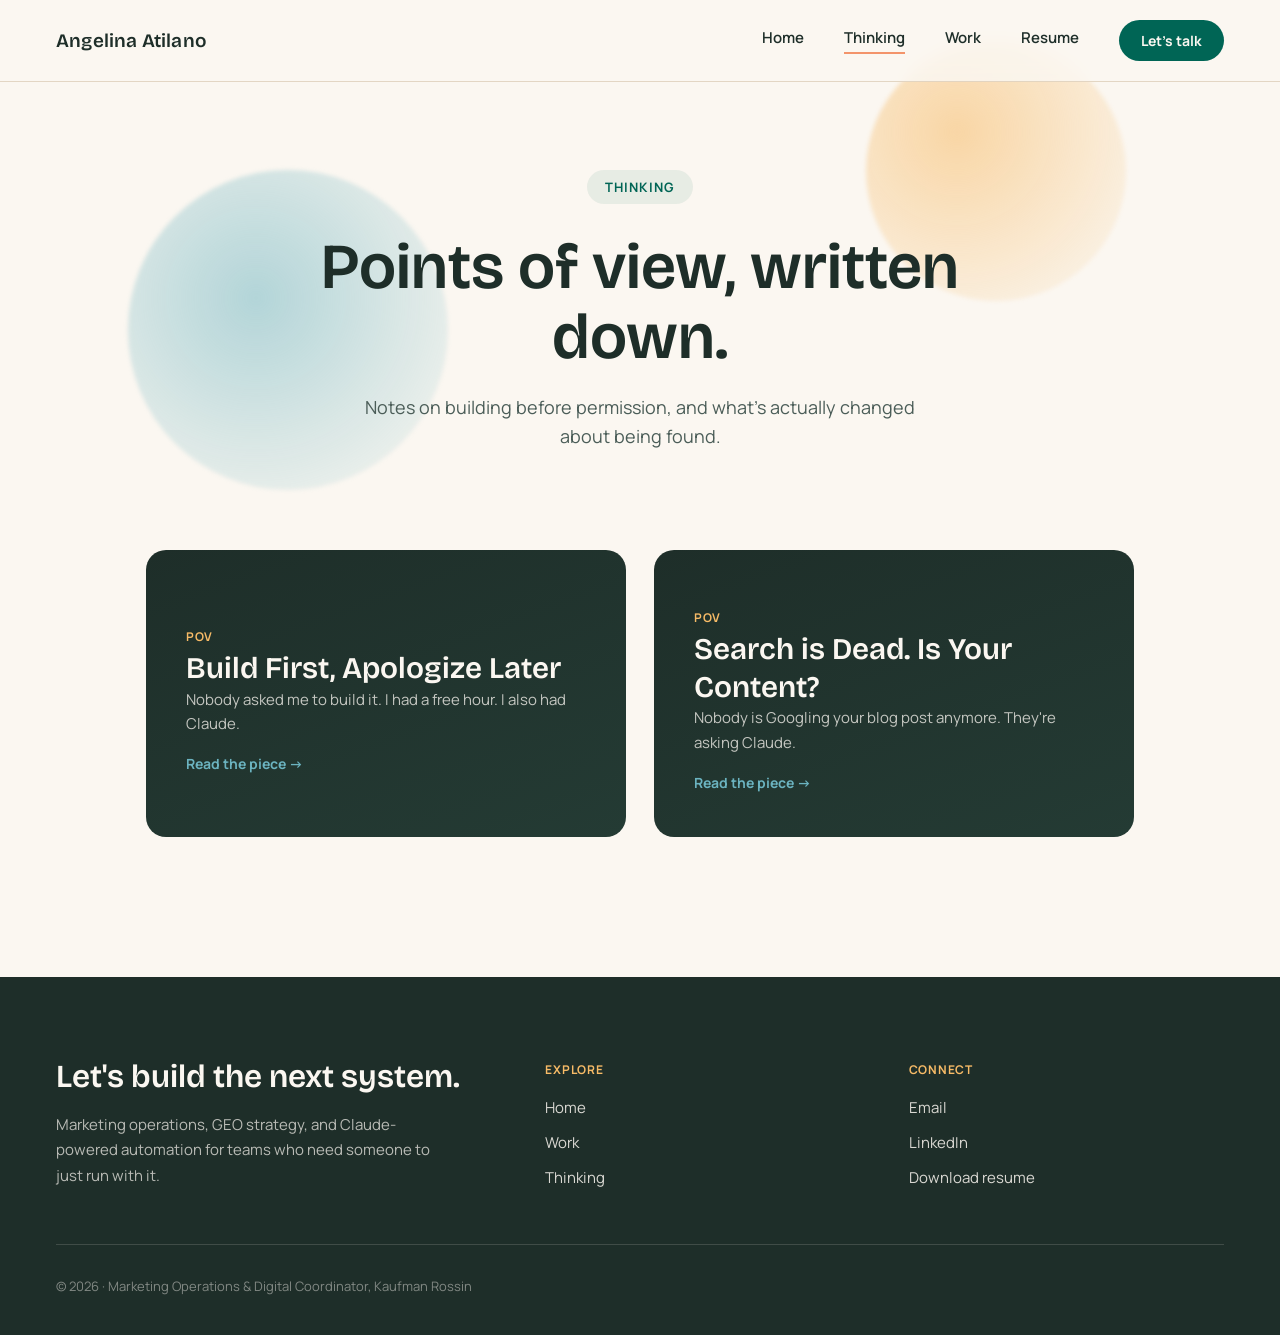
==== thinking.html @ 2d35b3b9 "Initial commit: portfolio site (Home, Thinking, Work) Static HTML/CSS/JS implementation of the Claud" ====
<!DOCTYPE html>
<html lang="en">
<head>
<meta charset="utf-8">
<meta name="viewport" content="width=device-width, initial-scale=1">
<title>Thinking — Angelina Atilano</title>
<meta name="description" content="Points of view on AI, marketing operations, and GEO from Angelina Atilano.">
<link rel="preconnect" href="https://fonts.googleapis.com">
<link rel="stylesheet" href="css/style.css">
</head>
<body>

<nav class="nav">
  <a href="index.html" class="nav-brand"><span>Angelina Atilano</span></a>
  <div class="nav-links">
    <a href="index.html" class="nav-link">Home</a>
    <a href="thinking.html" class="nav-link active">Thinking</a>
    <a href="work.html" class="nav-link">Work</a>
    <a href="assets/Angelina-Atilano-Resume.pdf" download="Angelina Atilano Resume.pdf" class="nav-link">Resume</a>
    <a href="index.html#contact" class="nav-cta">Let's talk</a>
  </div>
</nav>

<div data-grid-view>
  <section class="page-hero">
    <div class="blob blob-a" style="top:8%; right:12%; left:auto;"></div>
    <div class="blob blob-b" style="bottom:4%; left:10%; right:auto;"></div>
    <span class="eyebrow">Thinking</span>
    <h1>Points of view, written down.</h1>
    <p>Notes on building before permission, and what's actually changed about being found.</p>
  </section>

  <section class="list-section narrow">
    <div class="think-grid">
      <button class="think-card" data-open-detail="build-first" style="font-size: 30px;">
        <span class="tag">POV</span>
        <h3 style="font-size:30px;">Build First, Apologize Later</h3>
        <p>Nobody asked me to build it. I had a free hour. I also had Claude.</p>
        <span class="read-link">Read the piece →</span>
      </button>
      <button class="think-card" data-open-detail="search-is-dead" style="font-size: 30px;">
        <span class="tag">POV</span>
        <h3 style="font-size:30px;">Search is Dead. Is Your Content?</h3>
        <p>Nobody is Googling your blog post anymore. They're asking Claude.</p>
        <span class="read-link">Read the piece →</span>
      </button>
    </div>
  </section>
</div>

<article class="detail" data-detail="build-first">
  <button class="back-btn" data-close-detail>← All thinking</button>
  <span class="kicker">Thinking</span>
  <span class="tag-pill">POV</span>
  <h1>Build First, Apologize Later</h1>

  <p class="body-text">Nobody asked me to build it.</p>
  <p class="body-text">There was a problem — every time a professional at my firm got featured in a news article, someone had to manually read the piece, fill out a standardized format, and make sure we weren't copy-pasting content that could create legal issues. It was repetitive, it was slow, and it was the kind of task that falls to whoever has a free hour.</p>
  <p class="body-text">I had a free hour. I also had Claude.</p>
  <p class="body-text">So I built a skill — a reusable AI workflow that reads the article, categorizes it accurately, extracts the right information into the standardized format, and hard-checks for fabricated quotes. I used it for weeks before I told anyone. The output was clean. The categories were right. No hallucinated quotes, no invented attribution.</p>
  <p class="body-text">Then I showed the team on a call.</p>
  <p class="body-text">The first reaction was skepticism — fair. AI making up quotes in a professional services context is a real risk, not a hypothetical one. But the output spoke for itself. The team saw it work in real time, understood how the guardrails functioned, and within weeks it was running in production.</p>
  <p class="body-text">That's the thing nobody tells you about being entry-level: you're not too junior to solve problems. You're actually positioned perfectly to solve them. You see the inefficiencies with fresh eyes. You haven't been doing it the old way long enough to think the old way is inevitable. And you have access to tools that can close the gap between "this is annoying" and "this is automated" faster than any generation before you.</p>
  <p class="body-text">Most professionals have settled into knowing what they do and how they do it. You know what they do — and you can do it better and faster.</p>
  <p class="body-text">So find the problem. Sign up to be the solution. Build the thing. Use it until the results are undeniable. Then show the team.</p>
  <p class="body-text">Ask permission to scale. Not to build.</p>

  <div class="comment-section" data-comment-form>
    <h3>Share your thoughts</h3>
    <textarea placeholder="What's your take?"></textarea>
    <button data-submit-comment>Post response</button>
    <div class="comment-list" data-comment-list></div>
  </div>
</article>

<article class="detail" data-detail="search-is-dead">
  <button class="back-btn" data-close-detail>← All thinking</button>
  <span class="kicker">Thinking</span>
  <span class="tag-pill">POV</span>
  <h1>Search is Dead. Is Your Content?</h1>

  <p class="body-text">Nobody is Googling your blog post.</p>
  <p class="body-text">They're asking ChatGPT. They're asking Perplexity. They're asking Claude. And if your brand isn't showing up in those answers — you don't exist. Not to that person. Not in that moment. Not for that decision.</p>
  <p class="body-text">This isn't a prediction anymore. In May 2026, Google's VP of Search stood on stage at I/O and said it plainly: "Google Search is AI search." TechCrunch called it the same week: "The era of the ten blue links is officially over." The game changed. Most marketing teams are still playing the old one.</p>
  <p class="body-text">We spent a decade optimizing for a blue link. Keywords, backlinks, meta descriptions, H1 tags — all of it built for a search engine that shows ten results and hopes you pick the right one. That game isn't over, but it's not the only game anymore.</p>
  <p class="body-text">Here's what actually changed: search engines rank pages. AI systems cite sources. The difference is enormous.</p>
  <p class="body-text">To rank, you need authority and relevance. To get cited, you need to be the clearest, most direct answer to the question someone is actually asking. AI doesn't scroll. It doesn't compare. It synthesizes — and it reaches for the source that made the answer obvious.</p>
  <p class="body-text">That means your 2,000-word SEO blog written for a crawl bot? Probably not getting cited. Your clearly structured, direct, expertise-first content that actually answers the question? That's the new real estate.</p>
  <p class="body-text">And while we're here — nobody has a full attention span anymore unless you hand them a reason to. Have a report? Break it into micro content for social. Have a blog? It exists for one reason now: to build AI authority. To signal to the systems that synthesize answers that you are a credible source worth citing.</p>
  <p class="body-text">If you don't show up in AI responses, who are you?</p>
  <p class="body-text">The teams winning right now aren't the ones with the biggest content budgets. They're the ones who figured out that the algorithm changed — and changed with it.</p>

  <div class="comment-section" data-comment-form>
    <h3>Share your thoughts</h3>
    <textarea placeholder="What's your take?"></textarea>
    <button data-submit-comment>Post response</button>
    <div class="comment-list" data-comment-list></div>
  </div>
</article>

<footer class="footer" id="contact">
  <div class="footer-grid">
    <div>
      <h3>Let's build the next system.</h3>
      <p>Marketing operations, GEO strategy, and Claude-powered automation for teams who need someone to just run with it.</p>
    </div>
    <div>
      <span class="footer-label">Explore</span>
      <div class="footer-links">
        <a href="index.html">Home</a>
        <a href="work.html">Work</a>
        <a href="thinking.html">Thinking</a>
      </div>
    </div>
    <div>
      <span class="footer-label">Connect</span>
      <div class="footer-links">
        <a href="mailto:angelinatilano@gmail.com">Email</a>
        <a href="#">LinkedIn</a>
        <a href="assets/Angelina-Atilano-Resume.pdf" download="Angelina Atilano Resume.pdf">Download resume</a>
      </div>
    </div>
  </div>
  <p class="footer-copy">© 2026 · Marketing Operations &amp; Digital Coordinator, Kaufman Rossin</p>
</footer>

<script src="js/main.js"></script>
<script>
  initDetailToggle();
  initCommentForms();
</script>
</body>
</html>
---- css/style.css ----
@import url('https://fonts.googleapis.com/css2?family=Instrument+Serif:ital@0;1&family=Bricolage+Grotesque:opsz,wght@12..96,400..800&family=Manrope:wght@400;500;600;700;800&display=swap');

:root {
  --cream: #FBF7F1;
  --cream-alt: #F3ECE1;
  --ink: #1E2E29;
  --ink-alt: #243B34;
  --body-text: #4B5D58;
  --body-text-dark: #2C3B37;
  --text-soft: #3B4B46;
  --teal: #006555;
  --teal-hover: #004d40;
  --orange: #F3946B;
  --gold: #F7BB67;
  --blue: #6BB3C0;
  --border: rgba(211,190,163,0.6);

  --display-family: 'Bricolage Grotesque', sans-serif;
  --display-italic: normal;
  --display-weight: 600;
}

* { box-sizing: border-box; }

html { scroll-behavior: smooth; }

body {
  margin: 0;
  background: var(--cream);
  font-family: 'Manrope', sans-serif;
  color: var(--ink);
  overflow-x: hidden;
}

a { color: inherit; }

img { max-width: 100%; }

@keyframes driftA { 0% { transform: translate(0,0) rotate(0deg); } 100% { transform: translate(24px,-32px) rotate(8deg); } }
@keyframes driftB { 0% { transform: translate(0,0) rotate(0deg); } 100% { transform: translate(-28px,26px) rotate(-6deg); } }
@keyframes marqueeScroll { 0% { transform: translateX(0); } 100% { transform: translateX(-50%); } }
@keyframes fadeInUp { 0% { opacity: 0; transform: translateY(22px); } 100% { opacity: 1; transform: translateY(0); } }

/* ---------- Nav ---------- */
.nav {
  position: fixed;
  top: 0; left: 0; right: 0;
  z-index: 50;
  display: flex;
  align-items: center;
  justify-content: space-between;
  padding: 20px 56px;
  background: rgba(251,247,241,0.85);
  backdrop-filter: blur(8px);
  border-bottom: 1px solid var(--border);
}

.nav-brand {
  display: flex;
  align-items: center;
  gap: 10px;
  text-decoration: none;
  color: var(--ink);
}

.nav-brand span {
  font-family: var(--display-family);
  font-style: var(--display-italic);
  font-weight: var(--display-weight);
  font-size: 19px;
  letter-spacing: 0.01em;
  color: var(--ink);
}

.nav-links {
  display: flex;
  align-items: center;
  gap: 40px;
}

.nav-link {
  text-decoration: none;
  color: var(--ink);
  font-size: 15px;
  font-weight: 600;
  border-bottom: 2px solid transparent;
  padding-bottom: 4px;
  transition: border-color .25s;
}
.nav-link:hover, .nav-link.active { border-bottom-color: var(--orange); }

.nav-cta {
  text-decoration: none;
  background: var(--teal);
  color: var(--cream);
  font-size: 14px;
  font-weight: 700;
  padding: 11px 22px;
  border-radius: 100px;
  transition: transform .25s, background .25s;
}
.nav-cta:hover { background: var(--teal-hover); transform: translateY(-2px); }

@media (max-width: 860px) {
  .nav { padding: 16px 20px; }
  .nav-links { gap: 16px; flex-wrap: wrap; justify-content: flex-end; }
}

/* ---------- Hero ---------- */
.hero {
  position: relative;
  min-height: 100vh;
  display: flex;
  flex-direction: column;
  align-items: center;
  justify-content: center;
  padding: 160px 24px 100px;
  text-align: center;
  overflow: hidden;
}

.blob { position: absolute; border-radius: 50%; filter: blur(2px); }
.blob-a { top: 12%; left: 8%; width: 260px; height: 260px; background: radial-gradient(circle at 35% 35%, rgba(247,187,103,0.55), rgba(247,187,103,0)); animation: driftA 9s ease-in-out infinite alternate; }
.blob-b { bottom: 8%; right: 10%; width: 320px; height: 320px; background: radial-gradient(circle at 40% 40%, rgba(107,179,192,0.5), rgba(107,179,192,0)); animation: driftB 11s ease-in-out infinite alternate; }
.blob-c { top: 40%; right: 22%; width: 120px; height: 120px; background: radial-gradient(circle at 40% 40%, rgba(243,148,107,0.5), rgba(243,148,107,0)); animation: driftA 7s ease-in-out infinite alternate-reverse; filter: none; }

.eyebrow {
  position: relative;
  font-size: 13px;
  letter-spacing: 0.08em;
  text-transform: uppercase;
  color: var(--teal);
  font-weight: 700;
  background: rgba(0,101,85,0.08);
  padding: 8px 18px;
  border-radius: 100px;
  margin-bottom: 28px;
  display: inline-block;
}

.hero h1 {
  position: relative;
  font-family: var(--display-family);
  font-weight: var(--display-weight);
  font-size: clamp(40px,6vw,84px);
  line-height: 1.08;
  max-width: 920px;
  margin: 0 0 28px;
  color: var(--ink);
}
.hero h1 em { font-style: var(--display-italic); }
.hero h1 .accent-orange { font-style: var(--display-italic); color: var(--orange); }
.hero h1 .accent-teal { font-style: var(--display-italic); color: var(--teal); }

.hero p.lead {
  position: relative;
  font-size: 19px;
  line-height: 1.6;
  max-width: 600px;
  color: var(--body-text);
  margin: 0 0 40px;
}

.hero-ctas {
  position: relative;
  display: flex;
  gap: 16px;
  flex-wrap: wrap;
  justify-content: center;
}

.btn-primary {
  display: inline-flex;
  align-items: center;
  gap: 10px;
  background: var(--ink);
  color: var(--cream);
  font-size: 16px;
  font-weight: 700;
  padding: 16px 30px;
  border-radius: 100px;
  text-decoration: none;
  transition: transform .25s, background .25s;
}
.btn-primary:hover { transform: translateY(-3px); background: var(--teal); }

.btn-outline {
  display: inline-flex;
  align-items: center;
  gap: 10px;
  background: transparent;
  color: var(--ink);
  font-size: 16px;
  font-weight: 700;
  padding: 16px 30px;
  border-radius: 100px;
  text-decoration: none;
  border: 2px solid var(--ink);
  transition: transform .25s, background .25s, color .25s;
}
.btn-outline:hover { transform: translateY(-3px); background: var(--ink); color: var(--cream); }

/* ---------- Reveal on scroll ---------- */
.reveal { opacity: 0; transform: translateY(36px); transition: opacity .9s ease, transform .9s ease; }
.reveal.is-visible { opacity: 1; transform: translateY(0); }

/* ---------- About ---------- */
.about {
  padding: 120px 56px;
  background: var(--cream-alt);
  display: grid;
  grid-template-columns: 0.85fr 1.15fr;
  gap: 72px;
  align-items: center;
}

.about-portrait {
  position: relative;
  aspect-ratio: 4/5;
  border-radius: 18px;
  overflow: hidden;
  transition: transform .35s ease-out;
}
.about-portrait img { width: 100%; height: 100%; object-fit: cover; display: block; }

.section-label {
  font-size: 13px;
  letter-spacing: 0.08em;
  text-transform: uppercase;
  color: var(--teal);
  font-weight: 700;
}

.about h2, .section-head h2 {
  font-family: var(--display-family);
  font-weight: var(--display-weight);
  font-size: clamp(30px,3.4vw,46px);
  line-height: 1.2;
  margin: 16px 0 24px;
  color: var(--ink);
}

.about p { font-size: 17px; line-height: 1.75; color: var(--text-soft); margin: 0 0 18px; }
.about p:last-child { margin: 0; }

@media (max-width: 900px) {
  .about { grid-template-columns: 1fr; padding: 80px 24px; }
}

/* ---------- Section head ---------- */
.section-wrap { padding: 120px 56px; }
.section-head {
  display: flex;
  align-items: baseline;
  justify-content: space-between;
  margin-bottom: 56px;
  gap: 24px;
  flex-wrap: wrap;
}
.section-head h2 { margin: 14px 0 0; }
.section-head-link {
  text-decoration: none;
  color: var(--ink);
  font-weight: 700;
  font-size: 15px;
  border-bottom: 2px solid var(--gold);
  padding-bottom: 3px;
}
.section-head-link.blue { border-bottom-color: var(--blue); }

@media (max-width: 700px) {
  .section-wrap { padding: 80px 24px; }
}

/* ---------- Case cards ---------- */
.case-grid { display: grid; grid-template-columns: repeat(3,1fr); gap: 28px; }
@media (max-width: 980px) { .case-grid { grid-template-columns: 1fr 1fr; } }
@media (max-width: 640px) { .case-grid { grid-template-columns: 1fr; } }

.case-card {
  text-decoration: none;
  color: var(--ink);
  display: block;
  background: #FFFFFF;
  border: 1px solid var(--border);
  border-radius: 20px;
  overflow: hidden;
  transition: transform .3s ease, box-shadow .3s ease;
  height: 100%;
  cursor: pointer;
}
.case-card:hover { transform: translateY(-6px); box-shadow: 0 24px 48px rgba(30,46,41,0.12); }

.case-card-blank {
  display: flex;
  align-items: center;
  justify-content: center;
  min-height: 280px;
  padding: 26px 24px 30px;
  border: 1.5px dashed rgba(30,46,41,0.2);
  border-radius: 20px;
  margin: 1px;
}
.case-card-blank span { font-family: monospace; font-size: 12px; letter-spacing: 0.04em; color: rgba(30,46,41,0.4); }

.case-visual {
  position: relative;
  aspect-ratio: 16/11;
  overflow: hidden;
}
.case-visual .tag-float {
  position: absolute;
  bottom: 14px; left: 16px;
  font-family: monospace;
  font-size: 11px;
  letter-spacing: 0.04em;
  color: rgba(30,46,41,0.55);
  background: rgba(255,255,255,0.75);
  padding: 5px 10px;
  border-radius: 100px;
}

.case-body { padding: 26px 24px 30px; }
.case-metric {
  display: inline-block;
  white-space: nowrap;
  font-size: 12px;
  font-weight: 700;
  letter-spacing: 0.04em;
  padding: 6px 12px;
  border-radius: 100px;
  margin-bottom: 14px;
}
.case-body h3 { font-size: 20px; font-weight: 700; line-height: 1.35; margin: 0 0 10px; }
.case-body p { font-size: 14.5px; line-height: 1.6; color: var(--body-text); margin: 0; }
.case-body .view-link { display: inline-block; margin-top: 16px; color: var(--ink); font-weight: 700; font-size: 14px; }

/* ---------- Thinking cards ---------- */
.think-grid { display: grid; grid-template-columns: repeat(2,1fr); gap: 28px; }
@media (max-width: 700px) { .think-grid { grid-template-columns: 1fr; } }

.think-card {
  cursor: pointer;
  text-decoration: none;
  color: var(--ink);
  display: flex;
  flex-direction: column;
  gap: 18px;
  background: linear-gradient(160deg, var(--ink), var(--ink-alt));
  border-radius: 20px;
  padding: 40px;
  transition: transform .3s ease;
  border: none;
  text-align: left;
  width: 100%;
}
.think-card:hover { transform: translateY(-6px); }
.think-card .tag { font-size: 12px; letter-spacing: 0.06em; text-transform: uppercase; color: var(--gold); font-weight: 700; }
.think-card h3 { font-family: var(--display-family); font-style: var(--display-italic); font-weight: var(--display-weight); font-size: 28px; line-height: 1.25; color: var(--cream); margin: 0; }
.think-card p { font-size: 15px; line-height: 1.65; color: rgba(251,247,241,0.75); margin: 0; }
.think-card .read-link { color: var(--blue); font-weight: 700; font-size: 14px; margin-top: auto; }

/* ---------- Footer ---------- */
.footer { background: var(--ink); color: var(--cream); padding: 80px 56px 40px; }
.footer-grid {
  display: grid;
  grid-template-columns: 1.4fr 1fr 1fr;
  gap: 48px;
  padding-bottom: 56px;
  border-bottom: 1px solid rgba(251,247,241,0.15);
}
.footer h3 { font-family: var(--display-family); font-style: var(--display-italic); font-weight: var(--display-weight); font-size: 32px; margin: 0 0 16px; }
.footer-grid > div > p { font-size: 15px; line-height: 1.7; color: rgba(251,247,241,0.7); max-width: 380px; margin: 0; }
.footer-label { font-size: 12px; letter-spacing: 0.06em; text-transform: uppercase; color: var(--gold); font-weight: 700; }
.footer-links { display: flex; flex-direction: column; gap: 14px; margin-top: 18px; }
.footer-links a { color: rgba(251,247,241,0.85); text-decoration: none; font-size: 15px; }
.footer-copy { font-size: 13px; color: rgba(251,247,241,0.45); margin: 32px 0 0; }

@media (max-width: 760px) {
  .footer { padding: 60px 24px 32px; }
  .footer-grid { grid-template-columns: 1fr; gap: 36px; }
}

/* ---------- Page hero (Thinking / Work) ---------- */
.page-hero {
  position: relative;
  padding: 170px 56px 60px;
  text-align: center;
  overflow: hidden;
}
.page-hero h1 {
  position: relative;
  font-family: var(--display-family);
  font-weight: var(--display-weight);
  font-size: clamp(36px,5vw,64px);
  line-height: 1.1;
  max-width: 760px;
  margin: 0 auto 20px;
  color: var(--ink);
}
.page-hero p {
  position: relative;
  font-size: 18px;
  line-height: 1.6;
  max-width: 560px;
  margin: 0 auto;
  color: var(--body-text);
}
@media (max-width: 700px) { .page-hero { padding: 130px 24px 40px; } }

.list-section { padding: 40px 56px 140px; }
.list-section.narrow { max-width: 1100px; margin: 0 auto; }
@media (max-width: 700px) { .list-section { padding: 30px 24px 80px; } }

/* ---------- Detail article ---------- */
.detail { display: none; animation: fadeInUp .6s ease both; padding: 150px 24px 120px; max-width: 720px; margin: 0 auto; }
.detail.wide { max-width: 920px; padding: 150px 56px 120px; }
.detail.is-open { display: block; }

.back-btn {
  background: none;
  border: none;
  cursor: pointer;
  display: flex;
  width: fit-content;
  align-items: center;
  gap: 8px;
  color: var(--body-text);
  font-family: 'Manrope', sans-serif;
  font-size: 14px;
  font-weight: 700;
  padding: 0;
  margin-bottom: 36px;
  transition: transform .25s, color .25s;
}
.back-btn:hover { color: var(--teal); transform: translateX(-4px); }

.detail .kicker { display: block; font-size: 12px; letter-spacing: 0.1em; text-transform: uppercase; color: var(--body-text); font-weight: 700; margin-bottom: 10px; }
.detail .tag-pill { font-size: 12px; letter-spacing: 0.08em; text-transform: uppercase; color: var(--teal); font-weight: 700; }
.detail h1 { font-family: var(--display-family); font-style: var(--display-italic); font-weight: var(--display-weight); font-size: clamp(30px,4.6vw,46px); line-height: 1.15; margin: 14px 0 44px; color: var(--ink); }
.detail.wide h1 { font-style: normal; }
.detail .role { font-size: 15px; color: var(--body-text); font-weight: 600; margin: -30px 0 44px; }
.detail p.body-text { font-size: 18px; line-height: 1.85; color: var(--body-text-dark); margin: 0 0 26px; }

.detail-visual {
  aspect-ratio: 16/8;
  border-radius: 20px;
  margin-bottom: 56px;
  position: relative;
  overflow: hidden;
}
.detail-visual span { position: absolute; bottom: 16px; left: 18px; font-family: monospace; font-size: 12px; color: rgba(30,46,41,0.55); background: rgba(255,255,255,0.8); padding: 6px 12px; border-radius: 100px; }

.detail-blocks { display: grid; gap: 40px; }
.detail-blocks .block-label { font-size: 12px; letter-spacing: 0.08em; text-transform: uppercase; color: var(--teal); font-weight: 700; }
.detail-blocks p { font-size: 17px; line-height: 1.75; color: var(--body-text-dark); margin: 12px 0 0; }
.detail-outcome { background: var(--ink); border-radius: 20px; padding: 36px; }
.detail-outcome .block-label { color: var(--gold); }
.detail-outcome p { color: var(--cream); }

.tag-row { display: flex; gap: 10px; flex-wrap: wrap; margin-top: 44px; }
.tag-row span { font-size: 13px; font-weight: 600; color: var(--body-text); background: var(--cream-alt); padding: 8px 16px; border-radius: 100px; }

.comment-section { margin: 20px 0 60px; padding-top: 28px; border-top: 1px solid var(--border); }
.comment-section h3 { font-family: var(--display-family); font-weight: var(--display-weight); font-size: 20px; margin: 0 0 20px; color: var(--ink); }
.comment-section textarea {
  width: 100%; min-height: 100px; resize: vertical; box-sizing: border-box;
  font-family: 'Manrope', sans-serif; font-size: 15px; line-height: 1.6; color: var(--ink);
  background: #FFFFFF; border: 1.5px solid rgba(211,190,163,0.8); border-radius: 14px;
  padding: 16px; margin-bottom: 14px; outline: none;
}
.comment-section button {
  background: var(--ink); color: var(--cream); border: none;
  font-family: 'Manrope', sans-serif; font-size: 14px; font-weight: 700;
  padding: 12px 24px; border-radius: 100px; cursor: pointer;
  transition: background .2s ease, transform .2s ease;
}
.comment-section button:hover { background: var(--teal); transform: translateY(-2px); }

.comment-list { display: flex; flex-direction: column; gap: 18px; margin-top: 36px; }
.comment-item { background: var(--cream-alt); border-radius: 14px; padding: 18px 20px; animation: fadeInUp .4s ease both; }
.comment-item p { font-size: 15px; line-height: 1.65; color: var(--body-text-dark); margin: 0 0 8px; }
.comment-item span { font-size: 12px; color: var(--body-text); }

[data-grid-view].is-hidden { display: none; }

/* Reset native <button> chrome when reused as card/link triggers */
button.case-card,
button.think-card {
  font: inherit;
  text-align: left;
  width: 100%;
  display: block;
  margin: 0;
  appearance: none;
  -webkit-appearance: none;
}
button.case-card { border: 1px solid var(--border); }
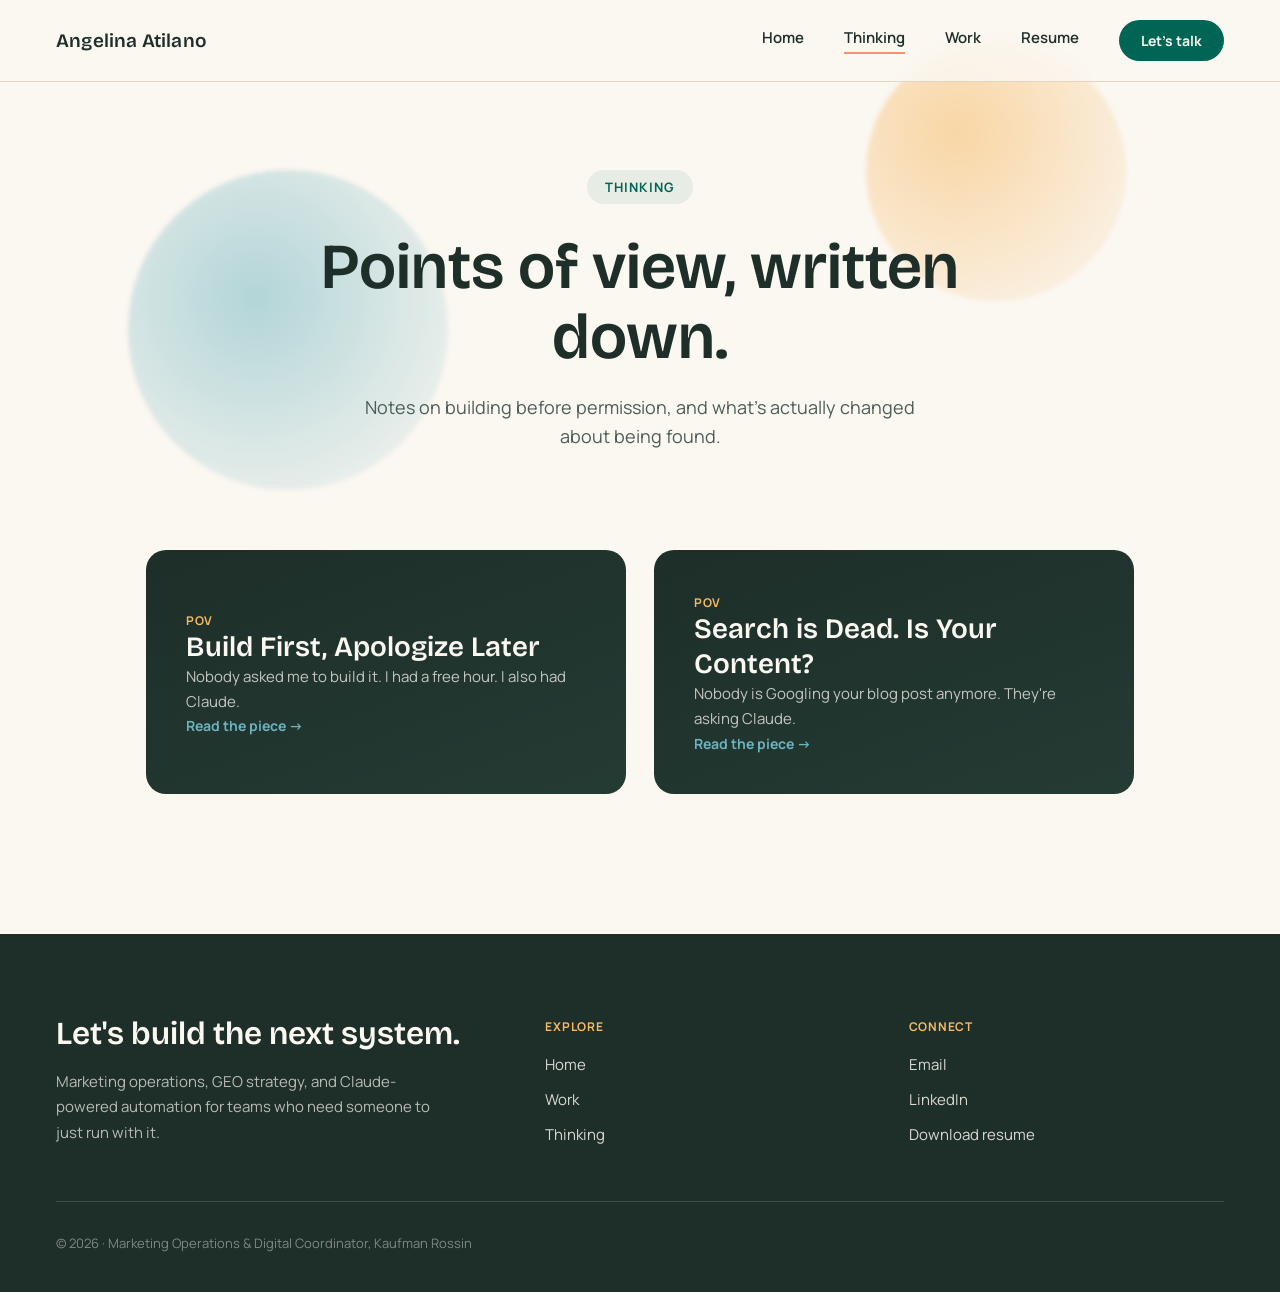
==== commit 3089c821: "Fix Thinking page card mismatch and stray mobile tap outlines - Remove inline font-size:30px overrid" ====
--- a/thinking.html
+++ b/thinking.html
@@ -12,7 +12,10 @@
 
 <nav class="nav">
   <a href="index.html" class="nav-brand"><span>Angelina Atilano</span></a>
-  <div class="nav-links">
+  <button class="nav-toggle" data-nav-toggle aria-label="Toggle menu" aria-expanded="false">
+    <span></span><span></span><span></span>
+  </button>
+  <div class="nav-links" data-nav-links>
     <a href="index.html" class="nav-link">Home</a>
     <a href="thinking.html" class="nav-link active">Thinking</a>
     <a href="work.html" class="nav-link">Work</a>
@@ -32,15 +35,15 @@
 
   <section class="list-section narrow">
     <div class="think-grid">
-      <button class="think-card" data-open-detail="build-first" style="font-size: 30px;">
+      <button class="think-card" data-open-detail="build-first">
         <span class="tag">POV</span>
-        <h3 style="font-size:30px;">Build First, Apologize Later</h3>
+        <h3>Build First, Apologize Later</h3>
         <p>Nobody asked me to build it. I had a free hour. I also had Claude.</p>
         <span class="read-link">Read the piece →</span>
       </button>
-      <button class="think-card" data-open-detail="search-is-dead" style="font-size: 30px;">
+      <button class="think-card" data-open-detail="search-is-dead">
         <span class="tag">POV</span>
-        <h3 style="font-size:30px;">Search is Dead. Is Your Content?</h3>
+        <h3>Search is Dead. Is Your Content?</h3>
         <p>Nobody is Googling your blog post anymore. They're asking Claude.</p>
         <span class="read-link">Read the piece →</span>
       </button>
--- a/css/style.css
+++ b/css/style.css
@@ -101,9 +101,51 @@
 }
 .nav-cta:hover { background: var(--teal-hover); transform: translateY(-2px); }
 
-@media (max-width: 860px) {
-  .nav { padding: 16px 20px; }
-  .nav-links { gap: 16px; flex-wrap: wrap; justify-content: flex-end; }
+.nav-toggle {
+  display: none;
+  flex-direction: column;
+  justify-content: center;
+  gap: 5px;
+  width: 36px; height: 36px;
+  background: none;
+  border: none;
+  cursor: pointer;
+  padding: 0;
+}
+.nav-toggle span {
+  display: block;
+  width: 100%;
+  height: 2px;
+  background: var(--ink);
+  border-radius: 2px;
+  transition: transform .25s ease, opacity .2s ease;
+}
+.nav-toggle.is-open span:nth-child(1) { transform: translateY(7px) rotate(45deg); }
+.nav-toggle.is-open span:nth-child(2) { opacity: 0; }
+.nav-toggle.is-open span:nth-child(3) { transform: translateY(-7px) rotate(-45deg); }
+
+@media (max-width: 760px) {
+  .nav { padding: 14px 20px; flex-wrap: wrap; }
+  .nav-brand span { font-size: 17px; }
+  .nav-toggle { display: flex; }
+  .nav-links {
+    display: none;
+    flex-basis: 100%;
+    flex-direction: column;
+    align-items: stretch;
+    gap: 0;
+    margin-top: 14px;
+    padding-top: 10px;
+    border-top: 1px solid var(--border);
+  }
+  .nav-links.is-open { display: flex; }
+  .nav-link {
+    width: 100%;
+    padding: 14px 2px;
+    border-bottom: 1px solid var(--border);
+    font-size: 16px;
+  }
+  .nav-cta { margin-top: 14px; text-align: center; justify-content: center; }
 }
 
 /* ---------- Hero ---------- */
@@ -219,9 +261,16 @@
   aspect-ratio: 4/5;
   border-radius: 18px;
   overflow: hidden;
-  transition: transform .35s ease-out;
-}
-.about-portrait img { width: 100%; height: 100%; object-fit: cover; display: block; }
+}
+.about-portrait img {
+  position: absolute;
+  top: -12%; left: 0;
+  width: 100%; height: 124%;
+  object-fit: cover;
+  display: block;
+  will-change: transform;
+  transition: transform .1s linear;
+}
 
 .section-label {
   font-size: 13px;
@@ -276,6 +325,9 @@
 .case-grid { display: grid; grid-template-columns: repeat(3,1fr); gap: 28px; }
 @media (max-width: 980px) { .case-grid { grid-template-columns: 1fr 1fr; } }
 @media (max-width: 640px) { .case-grid { grid-template-columns: 1fr; } }
+
+.case-grid-2col { grid-template-columns: repeat(2,1fr); }
+@media (max-width: 640px) { .case-grid-2col { grid-template-columns: 1fr; } }
 
 .case-card {
   text-decoration: none;
@@ -307,6 +359,10 @@
   position: relative;
   aspect-ratio: 16/11;
   overflow: hidden;
+  width: 100%;
+  background-size: 100% 100% !important;
+  background-repeat: no-repeat !important;
+  background-position: center !important;
 }
 .case-visual .tag-float {
   position: absolute;
@@ -320,6 +376,25 @@
   border-radius: 100px;
 }
 
+.case-icon-badge {
+  position: absolute;
+  top: 50%; left: 50%;
+  transform: translate(-50%,-50%);
+  width: 84px; height: 84px;
+  border-radius: 50%;
+  background: rgba(255,255,255,0.92);
+  display: flex;
+  align-items: center;
+  justify-content: center;
+  box-shadow: 0 10px 26px rgba(30,46,41,0.14);
+}
+.case-icon-badge svg { width: 40px; height: 40px; }
+
+.detail-visual .case-icon-badge {
+  width: 108px; height: 108px;
+}
+.detail-visual .case-icon-badge svg { width: 52px; height: 52px; }
+
 .case-body { padding: 26px 24px 30px; }
 .case-metric {
   display: inline-block;
@@ -448,8 +523,137 @@
   margin-bottom: 56px;
   position: relative;
   overflow: hidden;
+  width: 100%;
+  background-size: 100% 100% !important;
+  background-repeat: no-repeat !important;
+  background-position: center !important;
 }
 .detail-visual span { position: absolute; bottom: 16px; left: 18px; font-family: monospace; font-size: 12px; color: rgba(30,46,41,0.55); background: rgba(255,255,255,0.8); padding: 6px 12px; border-radius: 100px; }
+
+.card-tagline {
+  display: block;
+  font-size: 12px;
+  letter-spacing: 0.06em;
+  text-transform: uppercase;
+  color: var(--body-text);
+  font-weight: 700;
+  margin: -30px 0 44px;
+}
+
+.cta-download {
+  display: inline-flex;
+  align-items: center;
+  gap: 10px;
+  background: var(--ink);
+  color: var(--cream);
+  font-size: 15px;
+  font-weight: 700;
+  padding: 13px 24px;
+  border-radius: 100px;
+  text-decoration: none;
+  margin: 8px 0 12px;
+  transition: transform .25s, background .25s;
+}
+.cta-download:hover { transform: translateY(-2px); background: var(--teal); }
+
+.embed-frame {
+  width: 100%;
+  min-height: 640px;
+  border: 1px solid var(--border);
+  border-radius: 16px;
+  overflow: hidden;
+  margin-bottom: 12px;
+}
+.embed-frame iframe { width: 100%; height: 640px; border: 0; display: block; }
+.embed-note { font-size: 13px; color: var(--body-text); margin: 0 0 40px; }
+
+/* ---------- Native dashboard (LinkedIn case study) ---------- */
+.dash {
+  margin: 40px 0 12px;
+}
+.dash-disclaimer {
+  font-size: 13px;
+  color: var(--body-text);
+  margin: 0 0 24px;
+  padding: 10px 16px;
+  background: var(--cream-alt);
+  border-left: 3px solid var(--gold);
+  border-radius: 4px;
+}
+.dash-stat-row {
+  display: grid;
+  grid-template-columns: repeat(auto-fit, minmax(160px, 1fr));
+  gap: 16px;
+  margin-bottom: 20px;
+}
+.dash-stat-card {
+  background: #FFFFFF;
+  border: 1px solid var(--border);
+  border-radius: 16px;
+  padding: 22px;
+}
+.dash-stat-label {
+  font-size: 12px;
+  text-transform: uppercase;
+  letter-spacing: 0.06em;
+  font-weight: 700;
+  color: var(--body-text);
+  margin-bottom: 8px;
+}
+.dash-stat-value {
+  font-family: var(--display-family);
+  font-weight: var(--display-weight);
+  font-size: 28px;
+  color: var(--ink);
+}
+.dash-stat-sub {
+  font-size: 12.5px;
+  color: var(--teal);
+  font-weight: 700;
+  margin-top: 6px;
+}
+.dash-panel {
+  background: #FFFFFF;
+  border: 1px solid var(--border);
+  border-radius: 16px;
+  padding: 26px;
+  margin-bottom: 20px;
+}
+.dash-panel-header {
+  display: flex;
+  justify-content: space-between;
+  align-items: center;
+  flex-wrap: wrap;
+  gap: 12px;
+  margin-bottom: 18px;
+}
+.dash-panel-title {
+  font-family: var(--display-family);
+  font-weight: var(--display-weight);
+  font-size: 16px;
+  color: var(--ink);
+}
+.dash-toggle-group {
+  display: flex;
+  gap: 4px;
+  background: var(--cream-alt);
+  border-radius: 100px;
+  padding: 4px;
+}
+.dash-toggle-btn {
+  border: none;
+  background: transparent;
+  padding: 8px 16px;
+  font-family: 'Manrope', sans-serif;
+  font-size: 12.5px;
+  font-weight: 700;
+  color: var(--body-text);
+  border-radius: 100px;
+  cursor: pointer;
+  transition: background .15s, color .15s;
+}
+.dash-toggle-btn.active { background: var(--ink); color: var(--cream); }
+.dash canvas { max-height: 300px; }
 
 .detail-blocks { display: grid; gap: 40px; }
 .detail-blocks .block-label { font-size: 12px; letter-spacing: 0.08em; text-transform: uppercase; color: var(--teal); font-weight: 700; }
@@ -494,5 +698,21 @@
   margin: 0;
   appearance: none;
   -webkit-appearance: none;
+  -webkit-tap-highlight-color: transparent;
+  outline: none;
 }
 button.case-card { border: 1px solid var(--border); }
+
+button.case-card:focus-visible,
+button.think-card:focus-visible,
+.back-btn:focus-visible,
+.dash-toggle-btn:focus-visible,
+.nav-toggle:focus-visible {
+  outline: 2px solid var(--teal);
+  outline-offset: 2px;
+}
+.back-btn,
+.dash-toggle-btn,
+.nav-toggle {
+  -webkit-tap-highlight-color: transparent;
+}
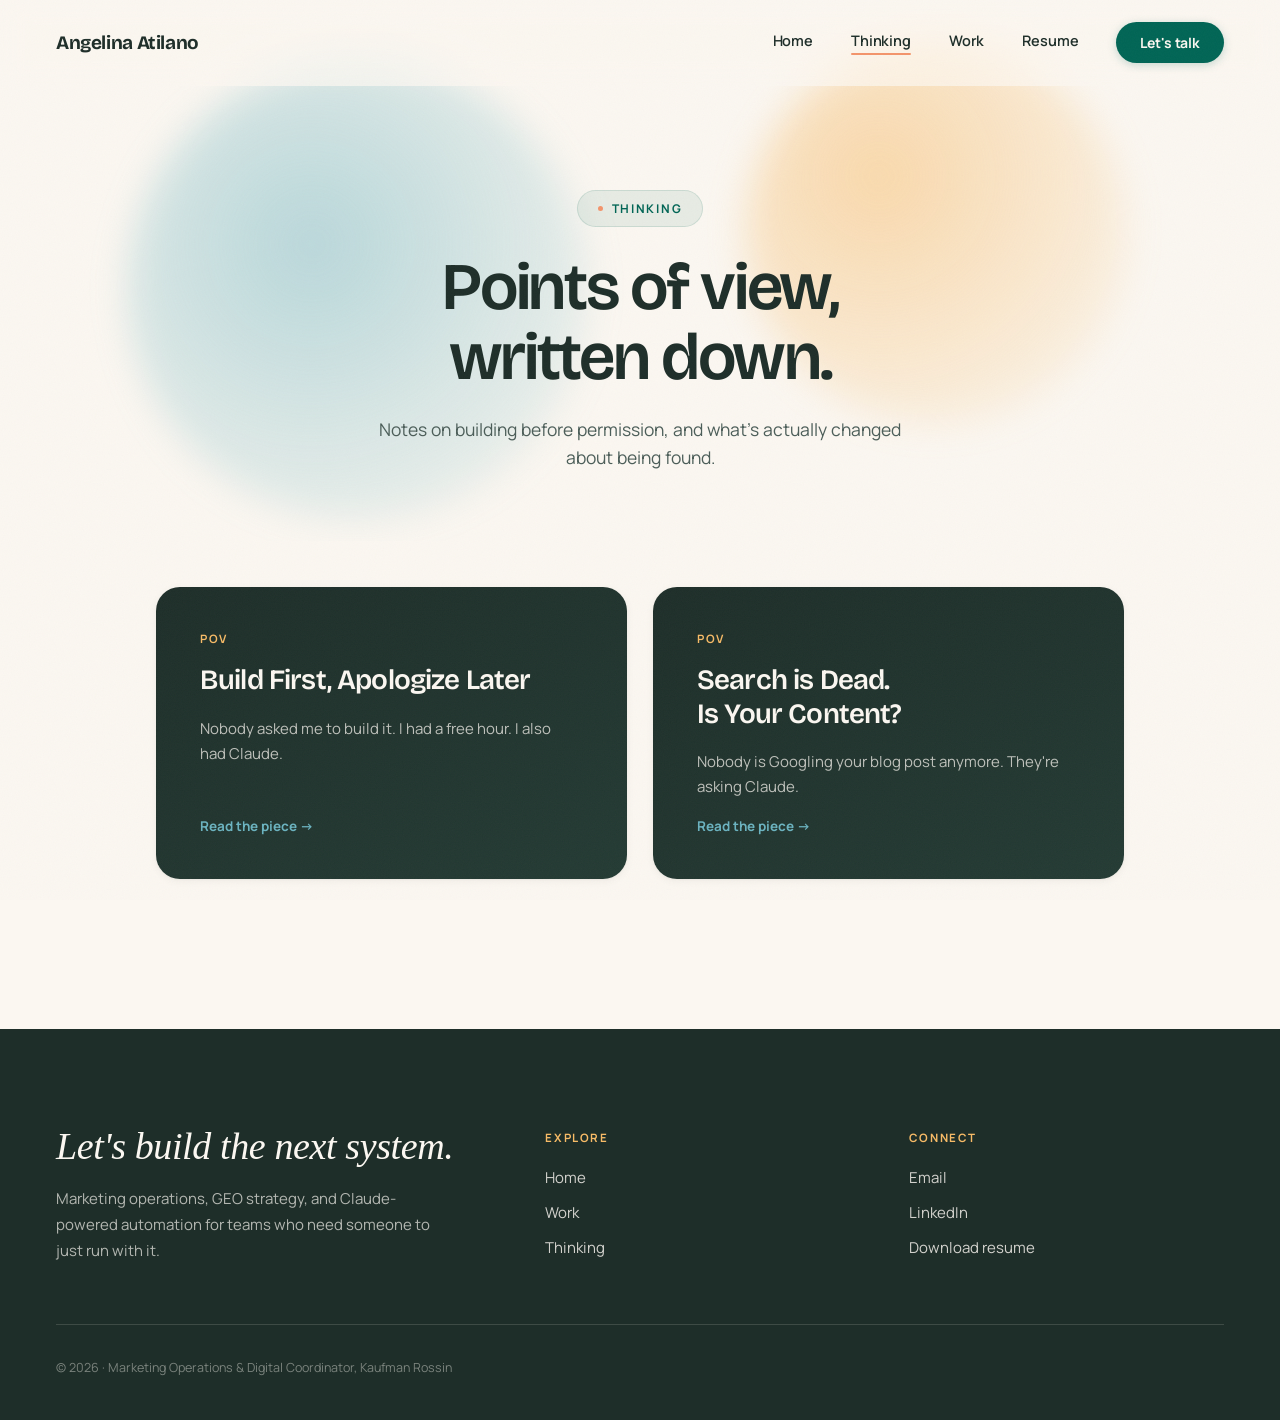
==== commit 68991083: "Redesign: editorial typography, marquee hero pill, refined motion - Hero eyebrow becomes a seamless " ====
--- a/thinking.html
+++ b/thinking.html
@@ -9,6 +9,8 @@
 <link rel="stylesheet" href="css/style.css">
 </head>
 <body>
+
+<div class="scroll-progress" aria-hidden="true"><span data-scroll-progress></span></div>
 
 <nav class="nav">
   <a href="index.html" class="nav-brand"><span>Angelina Atilano</span></a>
--- a/css/style.css
+++ b/css/style.css
@@ -14,15 +14,34 @@
   --gold: #F7BB67;
   --blue: #6BB3C0;
   --border: rgba(211,190,163,0.6);
+  --border-soft: rgba(211,190,163,0.34);
 
   --display-family: 'Bricolage Grotesque', sans-serif;
   --display-italic: normal;
   --display-weight: 600;
+  --serif: 'Instrument Serif', Georgia, serif;
+
+  --r-sm: 12px;
+  --r-md: 18px;
+  --r-lg: 24px;
+  --r-xl: 32px;
+
+  --shadow-sm: 0 1px 2px rgba(30,46,41,0.04), 0 2px 8px rgba(30,46,41,0.05);
+  --shadow-md: 0 4px 14px rgba(30,46,41,0.06), 0 14px 34px rgba(30,46,41,0.07);
+  --shadow-lg: 0 10px 28px rgba(30,46,41,0.08), 0 28px 68px rgba(30,46,41,0.12);
+
+  --ease: cubic-bezier(0.4, 0, 0.2, 1);
+  --ease-out: cubic-bezier(0.16, 1, 0.3, 1);
+
+  --shell: 1240px;
 }
 
 * { box-sizing: border-box; }
 
-html { scroll-behavior: smooth; }
+html {
+  scroll-behavior: smooth;
+  -webkit-text-size-adjust: 100%;
+}
 
 body {
   margin: 0;
@@ -30,16 +49,49 @@
   font-family: 'Manrope', sans-serif;
   color: var(--ink);
   overflow-x: hidden;
+  -webkit-font-smoothing: antialiased;
+  -moz-osx-font-smoothing: grayscale;
+}
+
+/* Fine grain overlay — adds tactile depth to the flat cream */
+body::after {
+  content: '';
+  position: fixed;
+  inset: 0;
+  z-index: 9999;
+  pointer-events: none;
+  opacity: 0.035;
+  background-image: url("data:image/svg+xml,%3Csvg xmlns='http://www.w3.org/2000/svg' width='140' height='140'%3E%3Cfilter id='n'%3E%3CfeTurbulence type='fractalNoise' baseFrequency='0.85' numOctaves='3'/%3E%3C/filter%3E%3Crect width='100%25' height='100%25' filter='url(%23n)'/%3E%3C/svg%3E");
 }
 
 a { color: inherit; }
-
 img { max-width: 100%; }
 
-@keyframes driftA { 0% { transform: translate(0,0) rotate(0deg); } 100% { transform: translate(24px,-32px) rotate(8deg); } }
-@keyframes driftB { 0% { transform: translate(0,0) rotate(0deg); } 100% { transform: translate(-28px,26px) rotate(-6deg); } }
+::selection { background: rgba(0,101,85,0.16); color: var(--ink); }
+
+@keyframes driftA { 0% { transform: translate(0,0) rotate(0deg); } 100% { transform: translate(28px,-36px) rotate(8deg); } }
+@keyframes driftB { 0% { transform: translate(0,0) rotate(0deg); } 100% { transform: translate(-32px,30px) rotate(-6deg); } }
 @keyframes marqueeScroll { 0% { transform: translateX(0); } 100% { transform: translateX(-50%); } }
 @keyframes fadeInUp { 0% { opacity: 0; transform: translateY(22px); } 100% { opacity: 1; transform: translateY(0); } }
+@keyframes cueSlide { 0% { transform: translateY(-100%); } 100% { transform: translateY(300%); } }
+
+/* ---------- Scroll progress ---------- */
+.scroll-progress {
+  position: fixed;
+  top: 0; left: 0; right: 0;
+  height: 2px;
+  z-index: 60;
+  pointer-events: none;
+  background: transparent;
+}
+.scroll-progress span {
+  display: block;
+  height: 100%;
+  width: 100%;
+  transform: scaleX(0);
+  transform-origin: 0 50%;
+  background: linear-gradient(90deg, var(--teal), var(--blue) 55%, var(--orange));
+}
 
 /* ---------- Nav ---------- */
 .nav {
@@ -49,10 +101,19 @@
   display: flex;
   align-items: center;
   justify-content: space-between;
-  padding: 20px 56px;
-  background: rgba(251,247,241,0.85);
-  backdrop-filter: blur(8px);
-  border-bottom: 1px solid var(--border);
+  padding: 22px 56px;
+  background: rgba(251,247,241,0.72);
+  backdrop-filter: blur(14px) saturate(1.4);
+  -webkit-backdrop-filter: blur(14px) saturate(1.4);
+  border-bottom: 1px solid transparent;
+  transition: padding .35s var(--ease), background .35s var(--ease),
+              border-color .35s var(--ease), box-shadow .35s var(--ease);
+}
+.nav.is-scrolled {
+  padding: 14px 56px;
+  background: rgba(251,247,241,0.86);
+  border-bottom-color: var(--border-soft);
+  box-shadow: 0 1px 20px rgba(30,46,41,0.05);
 }
 
 .nav-brand {
@@ -62,44 +123,63 @@
   text-decoration: none;
   color: var(--ink);
 }
-
 .nav-brand span {
   font-family: var(--display-family);
-  font-style: var(--display-italic);
-  font-weight: var(--display-weight);
+  font-weight: 700;
   font-size: 19px;
-  letter-spacing: 0.01em;
+  letter-spacing: -0.02em;
   color: var(--ink);
 }
 
 .nav-links {
   display: flex;
   align-items: center;
-  gap: 40px;
+  gap: 38px;
 }
 
 .nav-link {
+  position: relative;
   text-decoration: none;
   color: var(--ink);
-  font-size: 15px;
+  font-size: 14.5px;
   font-weight: 600;
-  border-bottom: 2px solid transparent;
-  padding-bottom: 4px;
-  transition: border-color .25s;
-}
-.nav-link:hover, .nav-link.active { border-bottom-color: var(--orange); }
+  letter-spacing: -0.01em;
+  padding-bottom: 5px;
+  transition: color .25s var(--ease);
+}
+.nav-link::after {
+  content: '';
+  position: absolute;
+  left: 0; right: 0; bottom: 0;
+  height: 2px;
+  border-radius: 2px;
+  background: var(--orange);
+  transform: scaleX(0);
+  transform-origin: 0 50%;
+  transition: transform .38s var(--ease-out);
+}
+.nav-link:hover::after,
+.nav-link.active::after { transform: scaleX(1); }
 
 .nav-cta {
+  position: relative;
+  overflow: hidden;
   text-decoration: none;
   background: var(--teal);
   color: var(--cream);
   font-size: 14px;
   font-weight: 700;
-  padding: 11px 22px;
+  letter-spacing: -0.01em;
+  padding: 11px 24px;
   border-radius: 100px;
-  transition: transform .25s, background .25s;
-}
-.nav-cta:hover { background: var(--teal-hover); transform: translateY(-2px); }
+  box-shadow: 0 2px 10px rgba(0,101,85,0.22);
+  transition: transform .3s var(--ease-out), box-shadow .3s var(--ease), background .3s var(--ease);
+}
+.nav-cta:hover {
+  background: var(--teal-hover);
+  transform: translateY(-2px);
+  box-shadow: 0 8px 22px rgba(0,101,85,0.3);
+}
 
 .nav-toggle {
   display: none;
@@ -118,14 +198,14 @@
   height: 2px;
   background: var(--ink);
   border-radius: 2px;
-  transition: transform .25s ease, opacity .2s ease;
+  transition: transform .3s var(--ease-out), opacity .2s ease;
 }
 .nav-toggle.is-open span:nth-child(1) { transform: translateY(7px) rotate(45deg); }
 .nav-toggle.is-open span:nth-child(2) { opacity: 0; }
 .nav-toggle.is-open span:nth-child(3) { transform: translateY(-7px) rotate(-45deg); }
 
 @media (max-width: 760px) {
-  .nav { padding: 14px 20px; flex-wrap: wrap; }
+  .nav, .nav.is-scrolled { padding: 14px 20px; flex-wrap: wrap; }
   .nav-brand span { font-size: 17px; }
   .nav-toggle { display: flex; }
   .nav-links {
@@ -135,132 +215,228 @@
     align-items: stretch;
     gap: 0;
     margin-top: 14px;
-    padding-top: 10px;
-    border-top: 1px solid var(--border);
+    padding-top: 6px;
+    border-top: 1px solid var(--border-soft);
   }
-  .nav-links.is-open { display: flex; }
+  .nav-links.is-open { display: flex; animation: fadeInUp .35s var(--ease-out) both; }
   .nav-link {
     width: 100%;
-    padding: 14px 2px;
-    border-bottom: 1px solid var(--border);
+    padding: 15px 2px;
+    border-bottom: 1px solid var(--border-soft);
     font-size: 16px;
   }
-  .nav-cta { margin-top: 14px; text-align: center; justify-content: center; }
+  .nav-link::after { display: none; }
+  .nav-link.active { color: var(--teal); }
+  .nav-cta { margin-top: 16px; text-align: center; }
 }
 
 /* ---------- Hero ---------- */
 .hero {
   position: relative;
   min-height: 100vh;
+  min-height: 100svh;
   display: flex;
   flex-direction: column;
   align-items: center;
   justify-content: center;
-  padding: 160px 24px 100px;
+  padding: 170px 24px 120px;
   text-align: center;
   overflow: hidden;
 }
-
-.blob { position: absolute; border-radius: 50%; filter: blur(2px); }
-.blob-a { top: 12%; left: 8%; width: 260px; height: 260px; background: radial-gradient(circle at 35% 35%, rgba(247,187,103,0.55), rgba(247,187,103,0)); animation: driftA 9s ease-in-out infinite alternate; }
-.blob-b { bottom: 8%; right: 10%; width: 320px; height: 320px; background: radial-gradient(circle at 40% 40%, rgba(107,179,192,0.5), rgba(107,179,192,0)); animation: driftB 11s ease-in-out infinite alternate; }
-.blob-c { top: 40%; right: 22%; width: 120px; height: 120px; background: radial-gradient(circle at 40% 40%, rgba(243,148,107,0.5), rgba(243,148,107,0)); animation: driftA 7s ease-in-out infinite alternate-reverse; filter: none; }
-
-.eyebrow {
-  position: relative;
-  font-size: 13px;
-  letter-spacing: 0.08em;
+/* soft vignette so the blobs melt into the cream */
+.hero::after {
+  content: '';
+  position: absolute;
+  inset: 0;
+  pointer-events: none;
+  background: radial-gradient(ellipse 70% 55% at 50% 45%, transparent 40%, rgba(251,247,241,0.75) 100%);
+}
+
+.blob { position: absolute; border-radius: 50%; filter: blur(18px); }
+.blob-a { top: 8%; left: 4%; width: 380px; height: 380px; background: radial-gradient(circle at 35% 35%, rgba(247,187,103,0.5), rgba(247,187,103,0)); animation: driftA 11s ease-in-out infinite alternate; }
+.blob-b { bottom: 2%; right: 4%; width: 460px; height: 460px; background: radial-gradient(circle at 40% 40%, rgba(107,179,192,0.46), rgba(107,179,192,0)); animation: driftB 13s ease-in-out infinite alternate; }
+.blob-c { top: 34%; right: 18%; width: 220px; height: 220px; background: radial-gradient(circle at 40% 40%, rgba(243,148,107,0.42), rgba(243,148,107,0)); animation: driftA 9s ease-in-out infinite alternate-reverse; }
+
+/* Scrolling marquee pill */
+.hero-marquee {
+  position: relative;
+  z-index: 1;
+  display: flex;
+  align-items: center;
+  width: min(540px, 92vw);
+  height: 42px;
+  margin: 0 0 34px;
+  overflow: hidden;
+  border-radius: 100px;
+  background: linear-gradient(180deg, rgba(0,101,85,0.09), rgba(0,101,85,0.05));
+  border: 1px solid rgba(0,101,85,0.14);
+  box-shadow: inset 0 1px 0 rgba(255,255,255,0.5);
+  -webkit-mask-image: linear-gradient(90deg, transparent 0, #000 12%, #000 88%, transparent 100%);
+  mask-image: linear-gradient(90deg, transparent 0, #000 12%, #000 88%, transparent 100%);
+}
+.hero-marquee-track {
+  display: flex;
+  align-items: center;
+  width: max-content;
+  animation: marqueeScroll 26s linear infinite;
+  will-change: transform;
+}
+.hero-marquee:hover .hero-marquee-track { animation-play-state: paused; }
+.mq-item {
+  font-size: 12px;
+  letter-spacing: 0.13em;
   text-transform: uppercase;
+  font-weight: 700;
   color: var(--teal);
-  font-weight: 700;
-  background: rgba(0,101,85,0.08);
-  padding: 8px 18px;
-  border-radius: 100px;
-  margin-bottom: 28px;
-  display: inline-block;
+  white-space: nowrap;
+}
+.mq-sep {
+  flex: none;
+  width: 5px; height: 5px;
+  margin: 0 22px;
+  border-radius: 50%;
+  background: var(--orange);
+  opacity: 0.75;
 }
 
 .hero h1 {
   position: relative;
+  z-index: 1;
   font-family: var(--display-family);
-  font-weight: var(--display-weight);
-  font-size: clamp(40px,6vw,84px);
-  line-height: 1.08;
-  max-width: 920px;
-  margin: 0 0 28px;
-  color: var(--ink);
-}
-.hero h1 em { font-style: var(--display-italic); }
-.hero h1 .accent-orange { font-style: var(--display-italic); color: var(--orange); }
-.hero h1 .accent-teal { font-style: var(--display-italic); color: var(--teal); }
+  font-weight: 600;
+  font-size: clamp(42px, 6.4vw, 88px);
+  line-height: 1.03;
+  letter-spacing: -0.035em;
+  max-width: 16ch;
+  margin: 0 0 30px;
+  color: var(--ink);
+  text-wrap: balance;
+}
+/* serif italic accents — typographic contrast against the grotesque */
+.hero h1 .accent-orange,
+.hero h1 .accent-teal {
+  font-family: var(--serif);
+  font-style: italic;
+  font-weight: 400;
+  letter-spacing: -0.01em;
+}
+.hero h1 .accent-orange { color: var(--orange); }
+.hero h1 .accent-teal { color: var(--teal); }
 
 .hero p.lead {
   position: relative;
-  font-size: 19px;
-  line-height: 1.6;
-  max-width: 600px;
+  z-index: 1;
+  font-size: clamp(17px, 1.5vw, 19.5px);
+  line-height: 1.62;
+  max-width: 588px;
   color: var(--body-text);
-  margin: 0 0 40px;
+  margin: 0 0 42px;
+  text-wrap: pretty;
 }
 
 .hero-ctas {
   position: relative;
-  display: flex;
-  gap: 16px;
+  z-index: 1;
+  display: flex;
+  gap: 14px;
   flex-wrap: wrap;
   justify-content: center;
 }
 
-.btn-primary {
+.scroll-cue {
+  position: absolute;
+  z-index: 1;
+  bottom: 38px; left: 50%;
+  transform: translateX(-50%);
+  width: 1px; height: 54px;
+  overflow: hidden;
+  background: var(--border);
+}
+.scroll-cue span {
+  display: block;
+  width: 100%; height: 40%;
+  background: var(--teal);
+  animation: cueSlide 2.4s var(--ease) infinite;
+}
+@media (max-width: 760px) { .scroll-cue { display: none; } }
+
+/* ---------- Buttons ---------- */
+.btn-primary,
+.btn-outline {
   display: inline-flex;
   align-items: center;
   gap: 10px;
-  background: var(--ink);
-  color: var(--cream);
-  font-size: 16px;
-  font-weight: 700;
+  font-size: 15.5px;
+  font-weight: 700;
+  letter-spacing: -0.01em;
   padding: 16px 30px;
   border-radius: 100px;
   text-decoration: none;
-  transition: transform .25s, background .25s;
-}
-.btn-primary:hover { transform: translateY(-3px); background: var(--teal); }
+  transition: transform .32s var(--ease-out), background .28s var(--ease),
+              color .28s var(--ease), box-shadow .32s var(--ease), border-color .28s var(--ease);
+}
+.btn-primary {
+  background: var(--ink);
+  color: var(--cream);
+  box-shadow: 0 4px 14px rgba(30,46,41,0.18);
+}
+.btn-primary:hover {
+  transform: translateY(-3px);
+  background: var(--teal);
+  box-shadow: 0 12px 30px rgba(0,101,85,0.28);
+}
+.btn-primary span { transition: transform .32s var(--ease-out); }
+.btn-primary:hover span { transform: translateX(5px); }
 
 .btn-outline {
-  display: inline-flex;
-  align-items: center;
-  gap: 10px;
   background: transparent;
   color: var(--ink);
-  font-size: 16px;
-  font-weight: 700;
-  padding: 16px 30px;
-  border-radius: 100px;
-  text-decoration: none;
-  border: 2px solid var(--ink);
-  transition: transform .25s, background .25s, color .25s;
-}
-.btn-outline:hover { transform: translateY(-3px); background: var(--ink); color: var(--cream); }
+  border: 1.5px solid rgba(30,46,41,0.28);
+}
+.btn-outline:hover {
+  transform: translateY(-3px);
+  background: var(--ink);
+  color: var(--cream);
+  border-color: var(--ink);
+  box-shadow: 0 12px 30px rgba(30,46,41,0.2);
+}
 
 /* ---------- Reveal on scroll ---------- */
-.reveal { opacity: 0; transform: translateY(36px); transition: opacity .9s ease, transform .9s ease; }
+.reveal { opacity: 0; transform: translateY(30px); transition: opacity .85s var(--ease-out), transform .85s var(--ease-out); }
 .reveal.is-visible { opacity: 1; transform: translateY(0); }
+
+/* staggered children inside revealed sections */
+.reveal .case-grid > *,
+.reveal .think-grid > * {
+  opacity: 0;
+  transform: translateY(22px);
+  transition: opacity .7s var(--ease-out), transform .7s var(--ease-out);
+}
+.reveal.is-visible .case-grid > *,
+.reveal.is-visible .think-grid > * { opacity: 1; transform: none; }
+.reveal.is-visible .case-grid > *:nth-child(1),
+.reveal.is-visible .think-grid > *:nth-child(1) { transition-delay: .08s; }
+.reveal.is-visible .case-grid > *:nth-child(2),
+.reveal.is-visible .think-grid > *:nth-child(2) { transition-delay: .17s; }
+.reveal.is-visible .case-grid > *:nth-child(3) { transition-delay: .26s; }
+.reveal.is-visible .case-grid > *:nth-child(4) { transition-delay: .35s; }
 
 /* ---------- About ---------- */
 .about {
-  padding: 120px 56px;
+  padding: 130px 56px;
   background: var(--cream-alt);
   display: grid;
-  grid-template-columns: 0.85fr 1.15fr;
-  gap: 72px;
+  grid-template-columns: 0.8fr 1.2fr;
+  gap: 84px;
   align-items: center;
 }
 
 .about-portrait {
   position: relative;
   aspect-ratio: 4/5;
-  border-radius: 18px;
+  border-radius: var(--r-lg);
   overflow: hidden;
+  box-shadow: 20px 20px 0 -1px rgba(247,187,103,0.4), var(--shadow-lg);
 }
 .about-portrait img {
   position: absolute;
@@ -273,56 +449,84 @@
 }
 
 .section-label {
-  font-size: 13px;
-  letter-spacing: 0.08em;
+  display: inline-flex;
+  align-items: center;
+  gap: 10px;
+  font-size: 12px;
+  letter-spacing: 0.14em;
   text-transform: uppercase;
   color: var(--teal);
   font-weight: 700;
 }
+.section-label::before {
+  content: '';
+  width: 22px; height: 1.5px;
+  background: var(--orange);
+  border-radius: 2px;
+}
 
 .about h2, .section-head h2 {
   font-family: var(--display-family);
-  font-weight: var(--display-weight);
-  font-size: clamp(30px,3.4vw,46px);
-  line-height: 1.2;
-  margin: 16px 0 24px;
-  color: var(--ink);
-}
-
-.about p { font-size: 17px; line-height: 1.75; color: var(--text-soft); margin: 0 0 18px; }
+  font-weight: 600;
+  font-size: clamp(29px, 3.3vw, 45px);
+  line-height: 1.14;
+  letter-spacing: -0.03em;
+  margin: 18px 0 26px;
+  color: var(--ink);
+  text-wrap: balance;
+}
+
+.about p { font-size: 16.5px; line-height: 1.78; color: var(--text-soft); margin: 0 0 18px; text-wrap: pretty; }
 .about p:last-child { margin: 0; }
 
 @media (max-width: 900px) {
-  .about { grid-template-columns: 1fr; padding: 80px 24px; }
+  .about { grid-template-columns: 1fr; padding: 84px 24px; gap: 48px; }
+  .about-portrait { box-shadow: 12px 12px 0 -1px rgba(247,187,103,0.4), var(--shadow-md); }
 }
 
 /* ---------- Section head ---------- */
-.section-wrap { padding: 120px 56px; }
+.section-wrap { padding: 130px 56px; max-width: var(--shell); margin: 0 auto; }
 .section-head {
   display: flex;
-  align-items: baseline;
+  align-items: flex-end;
   justify-content: space-between;
-  margin-bottom: 56px;
+  margin-bottom: 58px;
   gap: 24px;
   flex-wrap: wrap;
 }
-.section-head h2 { margin: 14px 0 0; }
+.section-head h2 { margin: 18px 0 0; }
 .section-head-link {
+  position: relative;
   text-decoration: none;
   color: var(--ink);
   font-weight: 700;
-  font-size: 15px;
-  border-bottom: 2px solid var(--gold);
-  padding-bottom: 3px;
-}
-.section-head-link.blue { border-bottom-color: var(--blue); }
+  font-size: 14.5px;
+  letter-spacing: -0.01em;
+  padding-bottom: 4px;
+  white-space: nowrap;
+  transition: color .25s var(--ease);
+}
+.section-head-link::after {
+  content: '';
+  position: absolute;
+  left: 0; right: 0; bottom: 0;
+  height: 2px;
+  border-radius: 2px;
+  background: var(--gold);
+  transition: transform .38s var(--ease-out);
+  transform-origin: 0 50%;
+}
+.section-head-link:hover { color: var(--teal); }
+.section-head-link:hover::after { transform: scaleX(0.4); }
+.section-head-link.blue::after { background: var(--blue); }
 
 @media (max-width: 700px) {
-  .section-wrap { padding: 80px 24px; }
+  .section-wrap { padding: 84px 24px; }
+  .section-head { margin-bottom: 38px; }
 }
 
 /* ---------- Case cards ---------- */
-.case-grid { display: grid; grid-template-columns: repeat(3,1fr); gap: 28px; }
+.case-grid { display: grid; grid-template-columns: repeat(3,1fr); gap: 26px; }
 @media (max-width: 980px) { .case-grid { grid-template-columns: 1fr 1fr; } }
 @media (max-width: 640px) { .case-grid { grid-template-columns: 1fr; } }
 
@@ -330,18 +534,24 @@
 @media (max-width: 640px) { .case-grid-2col { grid-template-columns: 1fr; } }
 
 .case-card {
+  position: relative;
   text-decoration: none;
   color: var(--ink);
   display: block;
   background: #FFFFFF;
-  border: 1px solid var(--border);
-  border-radius: 20px;
+  border: 1px solid var(--border-soft);
+  border-radius: var(--r-lg);
   overflow: hidden;
-  transition: transform .3s ease, box-shadow .3s ease;
+  box-shadow: var(--shadow-sm);
+  transition: transform .42s var(--ease-out), box-shadow .42s var(--ease), border-color .42s var(--ease);
   height: 100%;
   cursor: pointer;
 }
-.case-card:hover { transform: translateY(-6px); box-shadow: 0 24px 48px rgba(30,46,41,0.12); }
+.case-card:hover {
+  transform: translateY(-8px);
+  box-shadow: var(--shadow-lg);
+  border-color: rgba(211,190,163,0.9);
+}
 
 .case-card-blank {
   display: flex;
@@ -350,7 +560,7 @@
   min-height: 280px;
   padding: 26px 24px 30px;
   border: 1.5px dashed rgba(30,46,41,0.2);
-  border-radius: 20px;
+  border-radius: var(--r-lg);
   margin: 1px;
 }
 .case-card-blank span { font-family: monospace; font-size: 12px; letter-spacing: 0.04em; color: rgba(30,46,41,0.4); }
@@ -380,116 +590,229 @@
   position: absolute;
   top: 50%; left: 50%;
   transform: translate(-50%,-50%);
-  width: 84px; height: 84px;
+  width: 82px; height: 82px;
   border-radius: 50%;
-  background: rgba(255,255,255,0.92);
+  background: rgba(255,255,255,0.94);
   display: flex;
   align-items: center;
   justify-content: center;
-  box-shadow: 0 10px 26px rgba(30,46,41,0.14);
-}
-.case-icon-badge svg { width: 40px; height: 40px; }
-
-.detail-visual .case-icon-badge {
-  width: 108px; height: 108px;
-}
+  box-shadow: 0 8px 24px rgba(30,46,41,0.13);
+  transition: transform .5s var(--ease-out), box-shadow .5s var(--ease);
+}
+.case-icon-badge svg { width: 38px; height: 38px; }
+.case-card:hover .case-icon-badge {
+  transform: translate(-50%,-50%) scale(1.09);
+  box-shadow: 0 14px 34px rgba(30,46,41,0.2);
+}
+
+.detail-visual .case-icon-badge { width: 108px; height: 108px; }
 .detail-visual .case-icon-badge svg { width: 52px; height: 52px; }
 
-.case-body { padding: 26px 24px 30px; }
+.case-body { padding: 28px 26px 32px; }
 .case-metric {
   display: inline-block;
   white-space: nowrap;
-  font-size: 12px;
-  font-weight: 700;
-  letter-spacing: 0.04em;
-  padding: 6px 12px;
+  font-size: 11.5px;
+  font-weight: 700;
+  letter-spacing: 0.03em;
+  padding: 7px 13px;
   border-radius: 100px;
-  margin-bottom: 14px;
-}
-.case-body h3 { font-size: 20px; font-weight: 700; line-height: 1.35; margin: 0 0 10px; }
-.case-body p { font-size: 14.5px; line-height: 1.6; color: var(--body-text); margin: 0; }
-.case-body .view-link { display: inline-block; margin-top: 16px; color: var(--ink); font-weight: 700; font-size: 14px; }
+  margin-bottom: 16px;
+}
+.case-body h3 {
+  font-family: var(--display-family);
+  font-size: 20.5px;
+  font-weight: 600;
+  letter-spacing: -0.02em;
+  line-height: 1.28;
+  margin: 0 0 11px;
+}
+.case-body p { font-size: 14.5px; line-height: 1.65; color: var(--body-text); margin: 0; text-wrap: pretty; }
+.case-body .view-link {
+  display: inline-flex;
+  align-items: center;
+  gap: 6px;
+  margin-top: 18px;
+  color: var(--ink);
+  font-weight: 700;
+  font-size: 13.5px;
+  letter-spacing: -0.01em;
+  transition: gap .32s var(--ease-out), color .28s var(--ease);
+}
+.case-card:hover .view-link { gap: 12px; color: var(--teal); }
 
 /* ---------- Thinking cards ---------- */
-.think-grid { display: grid; grid-template-columns: repeat(2,1fr); gap: 28px; }
+.think-grid { display: grid; grid-template-columns: repeat(2,1fr); gap: 26px; }
 @media (max-width: 700px) { .think-grid { grid-template-columns: 1fr; } }
 
 .think-card {
+  position: relative;
+  overflow: hidden;
   cursor: pointer;
   text-decoration: none;
   color: var(--ink);
   display: flex;
   flex-direction: column;
   gap: 18px;
-  background: linear-gradient(160deg, var(--ink), var(--ink-alt));
-  border-radius: 20px;
-  padding: 40px;
-  transition: transform .3s ease;
+  background: linear-gradient(158deg, var(--ink) 0%, var(--ink-alt) 100%);
+  border-radius: var(--r-lg);
+  padding: 44px;
+  transition: transform .42s var(--ease-out), box-shadow .42s var(--ease);
   border: none;
   text-align: left;
   width: 100%;
-}
-.think-card:hover { transform: translateY(-6px); }
-.think-card .tag { font-size: 12px; letter-spacing: 0.06em; text-transform: uppercase; color: var(--gold); font-weight: 700; }
-.think-card h3 { font-family: var(--display-family); font-style: var(--display-italic); font-weight: var(--display-weight); font-size: 28px; line-height: 1.25; color: var(--cream); margin: 0; }
-.think-card p { font-size: 15px; line-height: 1.65; color: rgba(251,247,241,0.75); margin: 0; }
-.think-card .read-link { color: var(--blue); font-weight: 700; font-size: 14px; margin-top: auto; }
+  box-shadow: var(--shadow-sm);
+}
+/* warm glow that blooms on hover */
+.think-card::before {
+  content: '';
+  position: absolute;
+  top: -40%; right: -20%;
+  width: 380px; height: 380px;
+  border-radius: 50%;
+  background: radial-gradient(circle, rgba(247,187,103,0.16), transparent 68%);
+  opacity: 0;
+  transition: opacity .55s var(--ease);
+  pointer-events: none;
+}
+.think-card:hover { transform: translateY(-8px); box-shadow: var(--shadow-lg); }
+.think-card:hover::before { opacity: 1; }
+.think-card > * { position: relative; }
+.think-card .tag { font-size: 11.5px; letter-spacing: 0.14em; text-transform: uppercase; color: var(--gold); font-weight: 700; }
+.think-card h3 {
+  font-family: var(--display-family);
+  font-weight: 600;
+  font-size: 28px;
+  line-height: 1.18;
+  letter-spacing: -0.03em;
+  color: var(--cream);
+  margin: 0;
+  text-wrap: balance;
+}
+.think-card p { font-size: 15px; line-height: 1.68; color: rgba(251,247,241,0.72); margin: 0; text-wrap: pretty; }
+.think-card .read-link {
+  display: inline-flex;
+  align-items: center;
+  gap: 6px;
+  color: var(--blue);
+  font-weight: 700;
+  font-size: 13.5px;
+  margin-top: auto;
+  transition: gap .32s var(--ease-out);
+}
+.think-card:hover .read-link { gap: 12px; }
+
+@media (max-width: 700px) {
+  .think-card { padding: 32px; }
+  .think-card h3 { font-size: 25px; }
+}
 
 /* ---------- Footer ---------- */
-.footer { background: var(--ink); color: var(--cream); padding: 80px 56px 40px; }
+.footer { background: var(--ink); color: var(--cream); padding: 96px 56px 44px; }
 .footer-grid {
   display: grid;
   grid-template-columns: 1.4fr 1fr 1fr;
   gap: 48px;
-  padding-bottom: 56px;
-  border-bottom: 1px solid rgba(251,247,241,0.15);
-}
-.footer h3 { font-family: var(--display-family); font-style: var(--display-italic); font-weight: var(--display-weight); font-size: 32px; margin: 0 0 16px; }
-.footer-grid > div > p { font-size: 15px; line-height: 1.7; color: rgba(251,247,241,0.7); max-width: 380px; margin: 0; }
-.footer-label { font-size: 12px; letter-spacing: 0.06em; text-transform: uppercase; color: var(--gold); font-weight: 700; }
-.footer-links { display: flex; flex-direction: column; gap: 14px; margin-top: 18px; }
-.footer-links a { color: rgba(251,247,241,0.85); text-decoration: none; font-size: 15px; }
-.footer-copy { font-size: 13px; color: rgba(251,247,241,0.45); margin: 32px 0 0; }
+  padding-bottom: 60px;
+  border-bottom: 1px solid rgba(251,247,241,0.14);
+  max-width: var(--shell);
+  margin: 0 auto;
+}
+.footer h3 {
+  font-family: var(--serif);
+  font-style: italic;
+  font-weight: 400;
+  font-size: 38px;
+  line-height: 1.14;
+  letter-spacing: -0.01em;
+  margin: 0 0 18px;
+}
+.footer-grid > div > p { font-size: 15px; line-height: 1.72; color: rgba(251,247,241,0.68); max-width: 380px; margin: 0; text-wrap: pretty; }
+.footer-label { font-size: 11.5px; letter-spacing: 0.14em; text-transform: uppercase; color: var(--gold); font-weight: 700; }
+.footer-links { display: flex; flex-direction: column; gap: 14px; margin-top: 20px; }
+.footer-links a {
+  width: fit-content;
+  color: rgba(251,247,241,0.82);
+  text-decoration: none;
+  font-size: 15px;
+  transition: color .25s var(--ease), transform .3s var(--ease-out);
+}
+.footer-links a:hover { color: var(--cream); transform: translateX(4px); }
+.footer-copy {
+  font-size: 12.5px;
+  color: rgba(251,247,241,0.42);
+  margin: 34px auto 0;
+  max-width: var(--shell);
+}
 
 @media (max-width: 760px) {
-  .footer { padding: 60px 24px 32px; }
-  .footer-grid { grid-template-columns: 1fr; gap: 36px; }
+  .footer { padding: 64px 24px 34px; }
+  .footer-grid { grid-template-columns: 1fr; gap: 38px; }
+  .footer h3 { font-size: 32px; }
 }
 
 /* ---------- Page hero (Thinking / Work) ---------- */
 .page-hero {
   position: relative;
-  padding: 170px 56px 60px;
+  padding: 190px 56px 70px;
   text-align: center;
   overflow: hidden;
 }
+.eyebrow {
+  position: relative;
+  z-index: 1;
+  display: inline-flex;
+  align-items: center;
+  gap: 9px;
+  font-size: 12px;
+  letter-spacing: 0.14em;
+  text-transform: uppercase;
+  color: var(--teal);
+  font-weight: 700;
+  background: rgba(0,101,85,0.08);
+  border: 1px solid rgba(0,101,85,0.12);
+  padding: 9px 20px;
+  border-radius: 100px;
+  margin-bottom: 26px;
+}
+.eyebrow::before {
+  content: '';
+  width: 5px; height: 5px;
+  border-radius: 50%;
+  background: var(--orange);
+}
 .page-hero h1 {
   position: relative;
+  z-index: 1;
   font-family: var(--display-family);
-  font-weight: var(--display-weight);
-  font-size: clamp(36px,5vw,64px);
-  line-height: 1.1;
-  max-width: 760px;
-  margin: 0 auto 20px;
-  color: var(--ink);
+  font-weight: 600;
+  font-size: clamp(38px, 5.2vw, 68px);
+  line-height: 1.05;
+  letter-spacing: -0.035em;
+  max-width: 16ch;
+  margin: 0 auto 22px;
+  color: var(--ink);
+  text-wrap: balance;
 }
 .page-hero p {
   position: relative;
-  font-size: 18px;
-  line-height: 1.6;
+  z-index: 1;
+  font-size: 17.5px;
+  line-height: 1.62;
   max-width: 560px;
   margin: 0 auto;
   color: var(--body-text);
-}
-@media (max-width: 700px) { .page-hero { padding: 130px 24px 40px; } }
-
-.list-section { padding: 40px 56px 140px; }
-.list-section.narrow { max-width: 1100px; margin: 0 auto; }
-@media (max-width: 700px) { .list-section { padding: 30px 24px 80px; } }
+  text-wrap: pretty;
+}
+@media (max-width: 700px) { .page-hero { padding: 140px 24px 44px; } }
+
+.list-section { padding: 46px 56px 150px; max-width: var(--shell); margin: 0 auto; }
+.list-section.narrow { max-width: 1080px; }
+@media (max-width: 700px) { .list-section { padding: 30px 24px 84px; } }
 
 /* ---------- Detail article ---------- */
-.detail { display: none; animation: fadeInUp .6s ease both; padding: 150px 24px 120px; max-width: 720px; margin: 0 auto; }
-.detail.wide { max-width: 920px; padding: 150px 56px 120px; }
+.detail { display: none; animation: fadeInUp .6s var(--ease-out) both; padding: 160px 24px 130px; max-width: 720px; margin: 0 auto; }
+.detail.wide { max-width: 920px; padding: 160px 56px 130px; }
 .detail.is-open { display: block; }
 
 .back-btn {
@@ -502,42 +825,59 @@
   gap: 8px;
   color: var(--body-text);
   font-family: 'Manrope', sans-serif;
-  font-size: 14px;
-  font-weight: 700;
+  font-size: 13.5px;
+  font-weight: 700;
+  letter-spacing: -0.01em;
   padding: 0;
-  margin-bottom: 36px;
-  transition: transform .25s, color .25s;
-}
-.back-btn:hover { color: var(--teal); transform: translateX(-4px); }
-
-.detail .kicker { display: block; font-size: 12px; letter-spacing: 0.1em; text-transform: uppercase; color: var(--body-text); font-weight: 700; margin-bottom: 10px; }
-.detail .tag-pill { font-size: 12px; letter-spacing: 0.08em; text-transform: uppercase; color: var(--teal); font-weight: 700; }
-.detail h1 { font-family: var(--display-family); font-style: var(--display-italic); font-weight: var(--display-weight); font-size: clamp(30px,4.6vw,46px); line-height: 1.15; margin: 14px 0 44px; color: var(--ink); }
-.detail.wide h1 { font-style: normal; }
-.detail .role { font-size: 15px; color: var(--body-text); font-weight: 600; margin: -30px 0 44px; }
-.detail p.body-text { font-size: 18px; line-height: 1.85; color: var(--body-text-dark); margin: 0 0 26px; }
+  margin-bottom: 38px;
+  transition: transform .3s var(--ease-out), color .25s var(--ease);
+}
+.back-btn:hover { color: var(--teal); transform: translateX(-5px); }
+
+.detail .kicker { display: block; font-size: 11.5px; letter-spacing: 0.14em; text-transform: uppercase; color: var(--body-text); font-weight: 700; margin-bottom: 12px; }
+.detail .tag-pill { font-size: 11.5px; letter-spacing: 0.14em; text-transform: uppercase; color: var(--teal); font-weight: 700; }
+.detail h1 {
+  font-family: var(--display-family);
+  font-weight: 600;
+  font-size: clamp(32px, 4.6vw, 50px);
+  line-height: 1.08;
+  letter-spacing: -0.035em;
+  margin: 16px 0 46px;
+  color: var(--ink);
+  text-wrap: balance;
+}
+.detail .role { font-size: 14.5px; color: var(--body-text); font-weight: 600; margin: -32px 0 46px; }
+.detail p.body-text { font-size: 18px; line-height: 1.85; color: var(--body-text-dark); margin: 0 0 26px; text-wrap: pretty; }
+/* opening line of an essay gets a touch of editorial scale */
+.detail p.body-text:first-of-type {
+  font-size: 21px;
+  line-height: 1.65;
+  color: var(--ink);
+  font-weight: 500;
+}
 
 .detail-visual {
   aspect-ratio: 16/8;
-  border-radius: 20px;
-  margin-bottom: 56px;
+  border-radius: var(--r-lg);
+  margin-bottom: 58px;
   position: relative;
   overflow: hidden;
   width: 100%;
   background-size: 100% 100% !important;
   background-repeat: no-repeat !important;
   background-position: center !important;
+  box-shadow: var(--shadow-md);
 }
 .detail-visual span { position: absolute; bottom: 16px; left: 18px; font-family: monospace; font-size: 12px; color: rgba(30,46,41,0.55); background: rgba(255,255,255,0.8); padding: 6px 12px; border-radius: 100px; }
 
 .card-tagline {
   display: block;
-  font-size: 12px;
-  letter-spacing: 0.06em;
+  font-size: 11.5px;
+  letter-spacing: 0.14em;
   text-transform: uppercase;
   color: var(--body-text);
   font-weight: 700;
-  margin: -30px 0 44px;
+  margin: -32px 0 46px;
 }
 
 .cta-download {
@@ -546,39 +886,44 @@
   gap: 10px;
   background: var(--ink);
   color: var(--cream);
-  font-size: 15px;
-  font-weight: 700;
-  padding: 13px 24px;
+  font-size: 14.5px;
+  font-weight: 700;
+  letter-spacing: -0.01em;
+  padding: 14px 26px;
   border-radius: 100px;
   text-decoration: none;
-  margin: 8px 0 12px;
-  transition: transform .25s, background .25s;
-}
-.cta-download:hover { transform: translateY(-2px); background: var(--teal); }
+  margin: 10px 0 12px;
+  box-shadow: 0 4px 14px rgba(30,46,41,0.18);
+  transition: transform .32s var(--ease-out), background .28s var(--ease), box-shadow .32s var(--ease);
+}
+.cta-download:hover {
+  transform: translateY(-3px);
+  background: var(--teal);
+  box-shadow: 0 12px 28px rgba(0,101,85,0.28);
+}
 
 .embed-frame {
   width: 100%;
   min-height: 640px;
-  border: 1px solid var(--border);
-  border-radius: 16px;
+  border: 1px solid var(--border-soft);
+  border-radius: var(--r-md);
   overflow: hidden;
   margin-bottom: 12px;
+  box-shadow: var(--shadow-sm);
 }
 .embed-frame iframe { width: 100%; height: 640px; border: 0; display: block; }
 .embed-note { font-size: 13px; color: var(--body-text); margin: 0 0 40px; }
 
 /* ---------- Native dashboard (LinkedIn case study) ---------- */
-.dash {
-  margin: 40px 0 12px;
-}
+.dash { margin: 44px 0 12px; }
 .dash-disclaimer {
   font-size: 13px;
   color: var(--body-text);
-  margin: 0 0 24px;
-  padding: 10px 16px;
+  margin: 0 0 26px;
+  padding: 12px 18px;
   background: var(--cream-alt);
   border-left: 3px solid var(--gold);
-  border-radius: 4px;
+  border-radius: 0 var(--r-sm) var(--r-sm) 0;
 }
 .dash-stat-row {
   display: grid;
@@ -588,36 +933,36 @@
 }
 .dash-stat-card {
   background: #FFFFFF;
-  border: 1px solid var(--border);
-  border-radius: 16px;
-  padding: 22px;
-}
+  border: 1px solid var(--border-soft);
+  border-radius: var(--r-md);
+  padding: 24px;
+  box-shadow: var(--shadow-sm);
+  transition: transform .35s var(--ease-out), box-shadow .35s var(--ease);
+}
+.dash-stat-card:hover { transform: translateY(-3px); box-shadow: var(--shadow-md); }
 .dash-stat-label {
-  font-size: 12px;
+  font-size: 11.5px;
   text-transform: uppercase;
-  letter-spacing: 0.06em;
+  letter-spacing: 0.12em;
   font-weight: 700;
   color: var(--body-text);
-  margin-bottom: 8px;
+  margin-bottom: 10px;
 }
 .dash-stat-value {
   font-family: var(--display-family);
-  font-weight: var(--display-weight);
-  font-size: 28px;
-  color: var(--ink);
-}
-.dash-stat-sub {
-  font-size: 12.5px;
-  color: var(--teal);
-  font-weight: 700;
-  margin-top: 6px;
-}
+  font-weight: 600;
+  font-size: 30px;
+  letter-spacing: -0.03em;
+  color: var(--ink);
+}
+.dash-stat-sub { font-size: 12.5px; color: var(--teal); font-weight: 700; margin-top: 6px; }
 .dash-panel {
   background: #FFFFFF;
-  border: 1px solid var(--border);
-  border-radius: 16px;
-  padding: 26px;
+  border: 1px solid var(--border-soft);
+  border-radius: var(--r-md);
+  padding: 28px;
   margin-bottom: 20px;
+  box-shadow: var(--shadow-sm);
 }
 .dash-panel-header {
   display: flex;
@@ -625,12 +970,13 @@
   align-items: center;
   flex-wrap: wrap;
   gap: 12px;
-  margin-bottom: 18px;
+  margin-bottom: 20px;
 }
 .dash-panel-title {
   font-family: var(--display-family);
-  font-weight: var(--display-weight);
+  font-weight: 600;
   font-size: 16px;
+  letter-spacing: -0.02em;
   color: var(--ink);
 }
 .dash-toggle-group {
@@ -650,39 +996,57 @@
   color: var(--body-text);
   border-radius: 100px;
   cursor: pointer;
-  transition: background .15s, color .15s;
+  transition: background .25s var(--ease), color .25s var(--ease);
 }
 .dash-toggle-btn.active { background: var(--ink); color: var(--cream); }
 .dash canvas { max-height: 300px; }
 
-.detail-blocks { display: grid; gap: 40px; }
-.detail-blocks .block-label { font-size: 12px; letter-spacing: 0.08em; text-transform: uppercase; color: var(--teal); font-weight: 700; }
-.detail-blocks p { font-size: 17px; line-height: 1.75; color: var(--body-text-dark); margin: 12px 0 0; }
-.detail-outcome { background: var(--ink); border-radius: 20px; padding: 36px; }
+.detail-blocks { display: grid; gap: 42px; }
+.detail-blocks .block-label { font-size: 11.5px; letter-spacing: 0.14em; text-transform: uppercase; color: var(--teal); font-weight: 700; }
+.detail-blocks p { font-size: 17px; line-height: 1.78; color: var(--body-text-dark); margin: 12px 0 0; text-wrap: pretty; }
+.detail-outcome {
+  background: linear-gradient(158deg, var(--ink), var(--ink-alt));
+  border-radius: var(--r-lg);
+  padding: 40px;
+  box-shadow: var(--shadow-md);
+}
 .detail-outcome .block-label { color: var(--gold); }
 .detail-outcome p { color: var(--cream); }
 
-.tag-row { display: flex; gap: 10px; flex-wrap: wrap; margin-top: 44px; }
-.tag-row span { font-size: 13px; font-weight: 600; color: var(--body-text); background: var(--cream-alt); padding: 8px 16px; border-radius: 100px; }
-
-.comment-section { margin: 20px 0 60px; padding-top: 28px; border-top: 1px solid var(--border); }
-.comment-section h3 { font-family: var(--display-family); font-weight: var(--display-weight); font-size: 20px; margin: 0 0 20px; color: var(--ink); }
+.tag-row { display: flex; gap: 10px; flex-wrap: wrap; margin-top: 46px; }
+.tag-row span {
+  font-size: 12.5px;
+  font-weight: 600;
+  color: var(--body-text);
+  background: var(--cream-alt);
+  border: 1px solid var(--border-soft);
+  padding: 8px 16px;
+  border-radius: 100px;
+}
+
+.comment-section { margin: 24px 0 60px; padding-top: 30px; border-top: 1px solid var(--border-soft); }
+.comment-section h3 { font-family: var(--display-family); font-weight: 600; font-size: 20px; letter-spacing: -0.02em; margin: 0 0 20px; color: var(--ink); }
 .comment-section textarea {
-  width: 100%; min-height: 100px; resize: vertical; box-sizing: border-box;
+  width: 100%; min-height: 104px; resize: vertical; box-sizing: border-box;
   font-family: 'Manrope', sans-serif; font-size: 15px; line-height: 1.6; color: var(--ink);
-  background: #FFFFFF; border: 1.5px solid rgba(211,190,163,0.8); border-radius: 14px;
+  background: #FFFFFF; border: 1.5px solid var(--border); border-radius: var(--r-sm);
   padding: 16px; margin-bottom: 14px; outline: none;
+  transition: border-color .25s var(--ease), box-shadow .25s var(--ease);
+}
+.comment-section textarea:focus {
+  border-color: var(--teal);
+  box-shadow: 0 0 0 3px rgba(0,101,85,0.1);
 }
 .comment-section button {
   background: var(--ink); color: var(--cream); border: none;
   font-family: 'Manrope', sans-serif; font-size: 14px; font-weight: 700;
-  padding: 12px 24px; border-radius: 100px; cursor: pointer;
-  transition: background .2s ease, transform .2s ease;
+  padding: 13px 26px; border-radius: 100px; cursor: pointer;
+  transition: background .25s var(--ease), transform .3s var(--ease-out);
 }
 .comment-section button:hover { background: var(--teal); transform: translateY(-2px); }
 
-.comment-list { display: flex; flex-direction: column; gap: 18px; margin-top: 36px; }
-.comment-item { background: var(--cream-alt); border-radius: 14px; padding: 18px 20px; animation: fadeInUp .4s ease both; }
+.comment-list { display: flex; flex-direction: column; gap: 16px; margin-top: 36px; }
+.comment-item { background: var(--cream-alt); border-radius: var(--r-sm); padding: 18px 20px; animation: fadeInUp .4s var(--ease-out) both; }
 .comment-item p { font-size: 15px; line-height: 1.65; color: var(--body-text-dark); margin: 0 0 8px; }
 .comment-item span { font-size: 12px; color: var(--body-text); }
 
@@ -701,18 +1065,38 @@
   -webkit-tap-highlight-color: transparent;
   outline: none;
 }
-button.case-card { border: 1px solid var(--border); }
+button.case-card { padding: 0; border: 1px solid var(--border-soft); }
+button.think-card { display: flex; }
 
 button.case-card:focus-visible,
 button.think-card:focus-visible,
 .back-btn:focus-visible,
 .dash-toggle-btn:focus-visible,
-.nav-toggle:focus-visible {
+.nav-toggle:focus-visible,
+.nav-link:focus-visible,
+.nav-cta:focus-visible,
+.btn-primary:focus-visible,
+.btn-outline:focus-visible,
+.cta-download:focus-visible,
+.section-head-link:focus-visible {
   outline: 2px solid var(--teal);
-  outline-offset: 2px;
+  outline-offset: 3px;
+  border-radius: 4px;
 }
 .back-btn,
 .dash-toggle-btn,
 .nav-toggle {
   -webkit-tap-highlight-color: transparent;
 }
+
+/* ---------- Motion preferences ---------- */
+@media (prefers-reduced-motion: reduce) {
+  *, *::before, *::after {
+    animation-duration: 0.01ms !important;
+    animation-iteration-count: 1 !important;
+    transition-duration: 0.01ms !important;
+    scroll-behavior: auto !important;
+  }
+  .hero-marquee-track { animation: none; }
+  .reveal, .reveal .case-grid > *, .reveal .think-grid > * { opacity: 1; transform: none; }
+}
